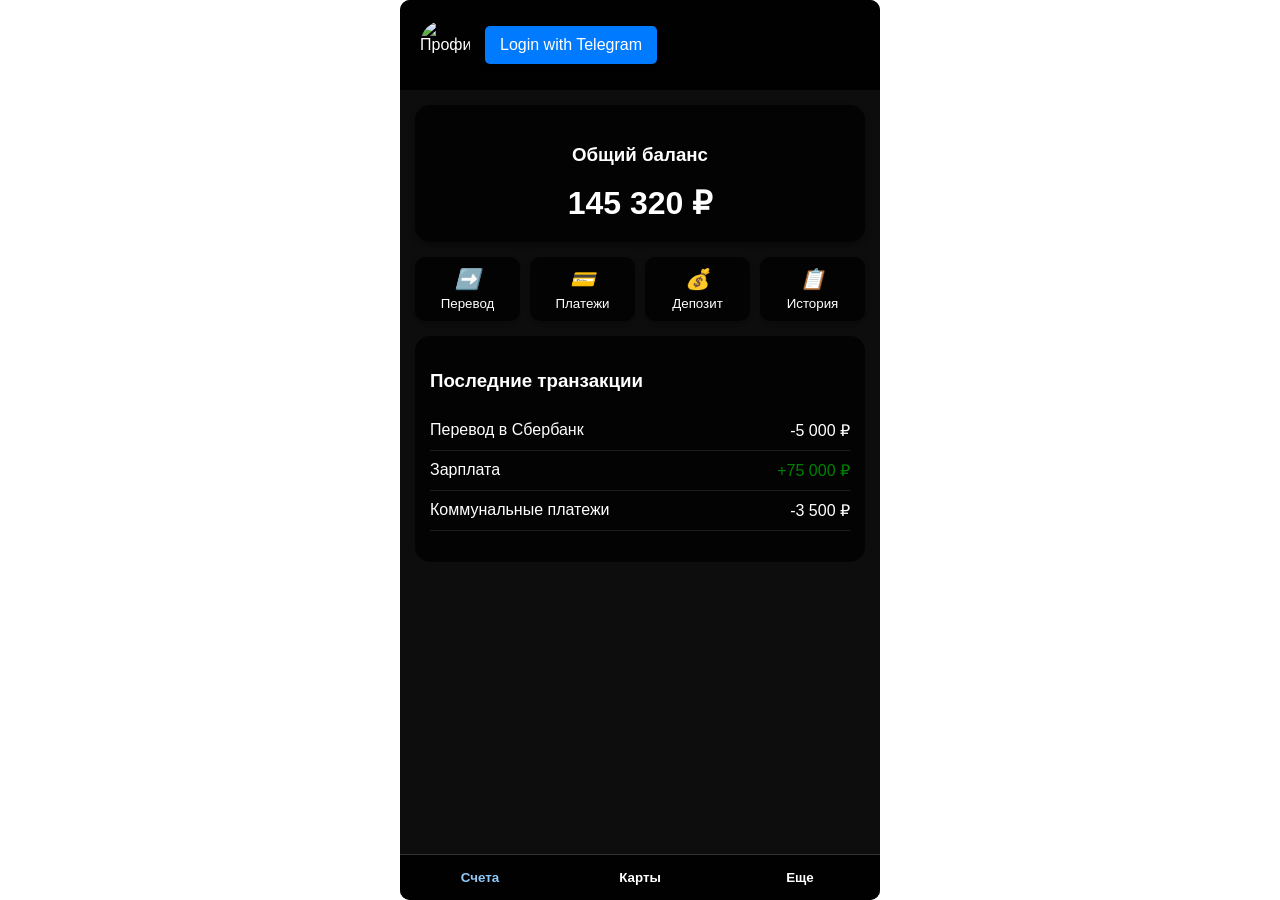
==== main.html @ 223c5c77 "Add files via upload" ====
<!DOCTYPE html>
<html lang="ru">
<head>
    <meta charset="UTF-8">
    <title>Мой Банк</title>
    <link rel="stylesheet" href="styles.css">
    <meta name="viewport" content="width=device-width, initial-scale=1.0">
</head>
<body>
    <div class="bank-app fade-in">
        <header>
            <div class="profile">
                <img src="https://cdn.leonardo.ai/users/44c567cc-75d2-45f0-9534-f4801d541b2f/generations/1b79a63a-34a7-4325-b587-be72c0d1aac9/segments/1:4:1/Flux_Dev_A_modern_sleek_logo_design_for_Volt_Bank_created_by_T_0.jpg" alt="Профиль" class="profile-avatar">
                <div class="profile-info">
                    <button id="loginButton" class="action-btn">Login with Telegram</button>
                    <div id="profileDetails" style="display: none;">
                        <h2 id="userName"></h2>
                        <p>Личный счет</p>
                    </div>
                </div>
            </div>
        </header>

        <main>
            <div class="balance-card">
                <h3>Общий баланс</h3>
                <div class="balance">
                    <span class="amount">145 320 ₽</span>
                </div>
            </div>

            <div class="quick-actions">
                <div class="action-grid">
                    <button class="action-btn">
                        <i class="icon-transfer">➡️</i>
                        <span>Перевод</span>
                    </button>
                    <button class="action-btn">
                        <i class="icon-pay">💳</i>
                        <span>Платежи</span>
                    </button>
                    <button class="action-btn">
                        <i class="icon-deposit">💰</i>
                        <span>Депозит</span>
                    </button>
                    <button class="action-btn">
                        <i class="icon-history">📋</i>
                        <span>История</span>
                    </button>
                </div>
            </div>

            <div class="recent-transactions">
                <h3>Последние транзакции</h3>
                <ul>
                    <li>
                        <span class="transaction-name">Перевод в Сбербанк</span>
                        <span class="transaction-amount">-5 000 ₽</span>
                    </li>
                    <li>
                        <span class="transaction-name">Зарплата</span>
                        <span class="transaction-amount income">+75 000 ₽</span>
                    </li>
                    <li>
                        <span class="transaction-name">Коммунальные платежи</span>
                        <span class="transaction-amount">-3 500 ₽</span>
                    </li>
                </ul>
            </div>
        </main>

        <nav class="bottom-nav">
            <button class="nav-btn active">Счета</button>
            <button class="nav-btn">Карты</button>
            <button class="nav-btn">Еще</button>
        </nav>
    </div>
    <script src="script.js"></script>
</body>
</html>
---- styles.css ----
body {
    margin: 0;
    display: flex;
    justify-content: center;
    align-items: center;
    height: 100vh;
    font-family: Arial, sans-serif;
    transition: opacity 0.5s ease-out;
    overflow: hidden;
    position: relative;
    padding: 0 10px;
    box-sizing: border-box;
}

body.fade-out {
    opacity: 0;
}

.fade-in {
    background-color: black;
    animation: fadeIn 0.5s ease-in forwards;
}

@keyframes fadeIn {
    from {
        opacity: 0;
    }
    to {
        opacity: 1;
    }
}

.telegram-welcome {
    text-align: center;
    opacity: 0;
    transform: scale(0.7);
    animation: welcomeAnimation 1.5s ease-out forwards;
    padding: 10px;
}

.logo {
    width: 300px;
    margin: 0 auto 10px;
    display: flex;
    justify-content: center;
    align-items: center;
}

.logo img {
    display: block;
    max-width: 100%;
    height: auto;
}

.welcome-text h1 {
    color: #333;
    margin-bottom: 5px;
    font-size: 1.2em;
}

.welcome-text p {
    color: #666;
    font-size: 0.8em;
}

@keyframes welcomeAnimation {
    0% {
        opacity: 0;
        transform: scale(0.7);
    }
    60% {
        opacity: 0.8;
        transform: scale(1.05);
    }
    100% {
        opacity: 1;
        transform: scale(1);
    }
}

.bank-app {
    max-width: 480px;
    background-color: rgba(0, 0, 0, 0.95);
    color: white;
    height: 100vh;
    display: flex;
    flex-direction: column;
    position: relative;
    z-index: 1;
    width: 100%;
    box-sizing: border-box;
    animation: fadeIn 0.5s ease-in forwards;
    border-radius: 10px;
    overflow: hidden;
}

header {
    background-color: rgba(0, 0, 0, 0.95);
    color: white;
    padding: 20px;
    position: relative;
    z-index: 2;
}

.profile {
    display: flex;
    align-items: center;
}

.profile-avatar {
    width: 50px;
    height: 50px;
    border-radius: 50%;
    margin-right: 15px;
}

.profile-info {
    flex-grow: 1;
    display: flex;
    align-items: center;
}

#loginButton {
    background-color: #007bff;
    color: white;
    border: none;
    padding: 10px 15px;
    border-radius: 5px;
    cursor: pointer;
    font-size: 1em;
    transition: background-color 0.3s ease;
}

#loginButton:hover {
    background-color: #0056b3;
}

#profileDetails h2 {
    margin: 0;
    font-size: 1.2em;
    color: white;
}

#profileDetails p {
    margin: 0;
    font-size: 0.8em;
    color: #ccc;
}

.bank-app main {
    flex-grow: 1;
    overflow-y: auto;
    padding-bottom: 20px;
    position: relative;
    z-index: 1;
}

.bank-app main::before {
    content: '';
    position: absolute;
    top: 0;
    left: 0;
    right: 0;
    bottom: 0;
    background-image: url('https://images.hdqwalls.com/download/abstract-dark-purple-4k-uz-2932x2932.jpg');
    background-size: cover;
    background-position: center;
    filter: blur(5px);
    z-index: -1;
    width: 100%;
    height: 100%;
}

.balance-card,
.quick-actions,
.recent-transactions {
    position: relative;
    z-index: 2;
}

.balance-card {
    background-color: rgba(0, 0, 0, 0.8);
    margin: 15px;
    padding: 20px;
    border-radius: 15px;
    text-align: center;
    box-shadow: 0 4px 6px rgba(0,0,0,0.3);
}

.balance .amount {
    font-size: 2em;
    font-weight: bold;
    color: white;
}

.quick-actions {
    margin: 15px;
}

.action-grid {
    display: grid;
    grid-template-columns: repeat(4, 1fr);
    gap: 10px;
}

.action-btn {
    background-color: rgba(0, 0, 0, 0.8);
    border: none;
    padding: 10px;
    border-radius: 10px;
    display: flex;
    flex-direction: column;
    align-items: center;
    box-shadow: 0 2px 4px rgba(0,0,0,0.3);
    color: white;
}

.action-btn i {
    color: white;
    font-size: 1.5em;
    margin-bottom: 5px;
}

.recent-transactions {
    background-color: rgba(0, 0, 0, 0.8);
    margin: 15px;
    border-radius: 15px;
    padding: 15px;
    color: white;
}

.recent-transactions ul {
    list-style: none;
    padding: 0;
}

.recent-transactions li {
    display: flex;
    justify-content: space-between;
    padding: 10px 0;
    border-bottom: 1px solid rgba(255, 255, 255, 0.1);
    color: white;
}

.transaction-amount.income {
    color: green;
}

.bottom-nav {
    display: flex;
    background-color: rgba(0, 0, 0, 0.95);
    border-top: 1px solid rgba(255, 255, 255, 0.2);
    position: relative;
    z-index: 2;
}

.nav-btn {
    flex: 1;
    padding: 15px;
    background: none;
    border: none;
    font-weight: bold;
    color: white;
    cursor: pointer;
}

.nav-btn.active {
    color: #90CAF9;
}

.recent-transactions h3,
.quick-actions h3,
.balance-card h3 {
    color: white;
}

@media (max-width: 600px) {
    .action-grid {
        grid-template-columns: repeat(2, 1fr);
    }

    .bank-app {
        border-radius: 0;
    }
}
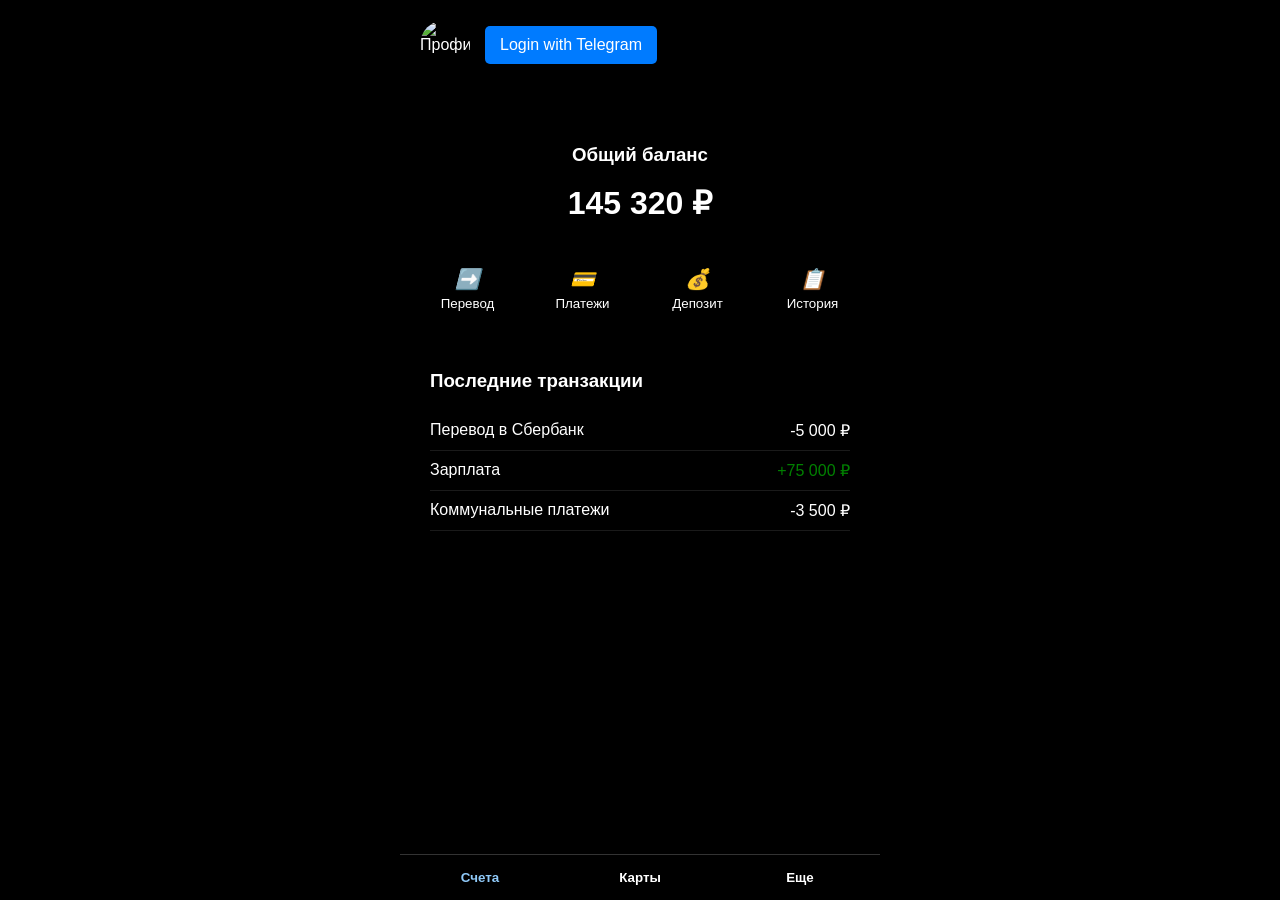
==== commit 468f11ce: "Add files via upload" ====
--- a/main.html
+++ b/main.html
@@ -3,8 +3,16 @@
 <head>
     <meta charset="UTF-8">
     <title>Мой Банк</title>
-    <link rel="stylesheet" href="styles.css">
+    <link rel="stylesheet" href="./styles.css">
     <meta name="viewport" content="width=device-width, initial-scale=1.0">
+    <!-- Add import map for potential future module imports -->
+    <script type="importmap">
+      {
+        "imports": {
+          
+        }
+      }
+    </script>
 </head>
 <body>
     <div class="bank-app fade-in">
@@ -75,6 +83,6 @@
             <button class="nav-btn">Еще</button>
         </nav>
     </div>
-    <script src="script.js"></script>
+    <script src="./script.js"></script>
 </body>
 </html>
--- a/styles.css
+++ b/styles.css
@@ -10,15 +10,11 @@
     position: relative;
     padding: 0 10px;
     box-sizing: border-box;
+    background-color: black; 
 }
 
 body.fade-out {
     opacity: 0;
-}
-
-.fade-in {
-    background-color: black;
-    animation: fadeIn 0.5s ease-in forwards;
 }
 
 @keyframes fadeIn {
@@ -28,6 +24,14 @@
     to {
         opacity: 1;
     }
+}
+
+body.fade-in {
+    animation: fadeIn 0.5s ease-in forwards;
+}
+
+.bank-app.fade-in {
+    animation: fadeIn 0.5s ease-in forwards;
 }
 
 .telegram-welcome {
@@ -89,7 +93,6 @@
     z-index: 1;
     width: 100%;
     box-sizing: border-box;
-    animation: fadeIn 0.5s ease-in forwards;
     border-radius: 10px;
     overflow: hidden;
 }
